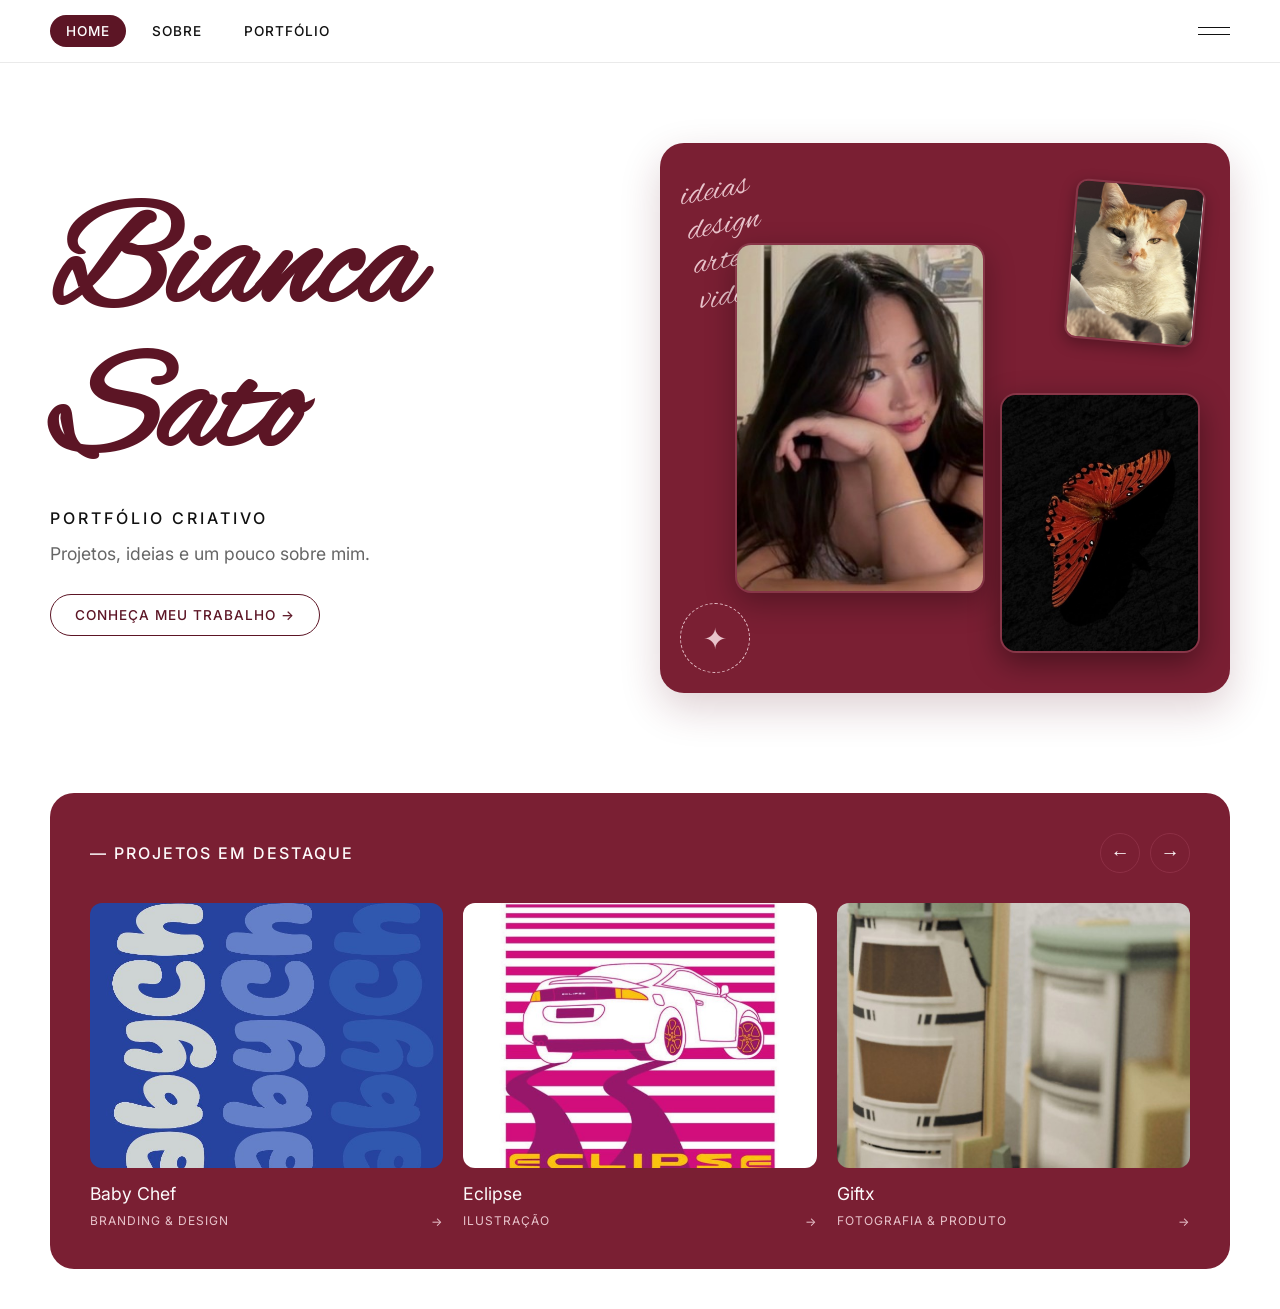
==== index.html @ 11f85271 "Add files via upload" ====
<!DOCTYPE html>
<html lang="pt-BR">
<head>
    <meta charset="UTF-8">
    <meta name="viewport" content="width=device-width, initial-scale=1.0">
    <title>Bianca Sato - Portfólio</title>
    <link rel="preconnect" href="https://fonts.googleapis.com">
    <link rel="preconnect" href="https://fonts.gstatic.com" crossorigin>
    <link href="https://fonts.googleapis.com/css2?family=Alex+Brush&family=Inter:wght@400;500&family=Playfair+Display:ital,wght@0,400;1,400&display=swap" rel="stylesheet">
    <link rel="stylesheet" href="style.css">
</head>
<body>

    <header>
        <nav>
            <a href="index.html" class="ativo">HOME</a>
            <a href="sobre.html">SOBRE</a>
            <a href="portfolio.html">PORTFÓLIO</a>
        </nav>
        <button class="menu-btn" aria-label="Menu">
            <span></span>
            <span></span>
        </button>
    </header>

    <div class="site-wrapper">
        
        <!-- HERO SECTION -->
        <main class="hero-section">
            <div class="hero-texto">
                <h1 class="nome-cursivo">Bianca Sato</h1>
                <h2 class="subtitulo">PORTFÓLIO CRIATIVO</h2>
                <p>Projetos, ideias e um pouco sobre mim.</p>
                <a href="portfolio.html" class="botao-outline">CONHEÇA MEU TRABALHO &rarr;</a>
            </div>

            <!-- Collage -->
            <div class="hero-collage">
                <div class="collage-texto">ideias<br>design<br>arte<br>vida</div>
                
                <div class="collage-foto-principal">
                    <img src="BIBis.jfif" alt="Bianca Sato">
                </div>

                <!-- Gato em cima da Borboleta -->
                <div class="collage-foto-gato">
                    <img src="Fotos portfolio/outros/Portfolio bs out 26-31.jpg" alt="Gatinho">
                </div>

                <div class="collage-foto-borboleta">
                    <img src="Fotos portfolio/outros/Portfolio bs out 26-13.jpg" alt="Borboleta">
                </div>

                <div class="collage-selo">
                    <div class="estrela">✦</div>
                </div>
            </div>
        </main>

        <!-- SEÇÃO PROJETOS EM DESTAQUE -->
        <section class="projetos-destaque">
            <div class="destaque-header">
                <h2>— PROJETOS EM DESTAQUE</h2>
                <div class="setas-nav">
                    <button class="seta-btn">&larr;</button>
                    <button class="seta-btn">&rarr;</button>
                </div>
            </div>

            <div class="destaque-grid">
                <a href="portfolio.html" class="card-destaque">
                    <div class="card-img">
                        <img src="Fotos portfolio/baby chefe/Portfolio bs out 26-7.jpg" alt="Baby Chef">
                    </div>
                    <div class="card-info">
                        <div>
                            <h3>Baby Chef</h3>
                            <span>BRANDING & DESIGN</span>
                        </div>
                        <span class="card-seta">&rarr;</span>
                    </div>
                </a>

                <a href="portfolio.html" class="card-destaque">
                    <div class="card-img">
                        <img src="Fotos portfolio/eclipse/Portfolio bs out 26-10.jpg" alt="Eclipse">
                    </div>
                    <div class="card-info">
                        <div>
                            <h3>Eclipse</h3>
                            <span>ILUSTRAÇÃO</span>
                        </div>
                        <span class="card-seta">&rarr;</span>
                    </div>
                </a>

                <a href="portfolio.html" class="card-destaque">
                    <div class="card-img">
                        <img src="Fotos portfolio/giftx/Portfolio bs out 26-23.jpg" alt="Giftx">
                    </div>
                    <div class="card-info">
                        <div>
                            <h3>Giftx</h3>
                            <span>FOTOGRAFIA & PRODUTO</span>
                        </div>
                        <span class="card-seta">&rarr;</span>
                    </div>
                </a>
            </div>
        </section>

    </div>

</body>
</html>
---- style.css ----
/* Variáveis de Cores (Tudo na família do Vinho) */
:root {
    --cor-vinho-fonte: #5c1525;
    --cor-vinho-fundo: #7a1f33;
    --cor-vinho-hover: #8d2f45;
    --cor-texto-principal: #111;
    --cor-texto-secundario: #666;
    --cor-borda: #eaeaea;
    
    --texto-claro: #fdfafb;
    --texto-detalhe: #e8c3cb;
}

/* Reset básico */
* { margin: 0; padding: 0; box-sizing: border-box; }

body {
    background-color: #ffffff;
    font-family: 'Inter', sans-serif;
    color: var(--cor-texto-principal);
}

/* =========================================
   MENU FIXO
   ========================================= */
header {
    position: sticky; top: 0; z-index: 1000;
    display: flex; justify-content: space-between; align-items: center;
    padding: 15px 50px;
    background-color: rgba(255, 255, 255, 0.95);
    backdrop-filter: blur(10px);
    border-bottom: 1px solid var(--cor-borda);
}

nav { display: flex; gap: 10px; }

nav a {
    text-decoration: none; color: var(--cor-texto-principal); font-size: 0.85rem;
    letter-spacing: 1px; font-weight: 500; text-transform: uppercase;
    padding: 8px 16px; border-radius: 20px; transition: all 0.3s ease;
}

nav a:hover { background-color: #f5ebeb; color: var(--cor-vinho-fonte); }
nav a.ativo { background-color: var(--cor-vinho-fonte); color: #ffffff; }

.menu-btn { background: none; border: none; cursor: pointer; display: flex; flex-direction: column; gap: 6px; }
.menu-btn span { display: block; width: 32px; height: 1px; background-color: var(--cor-texto-principal); }

/* =========================================
   ESTRUTURA GERAL
   ========================================= */
.site-wrapper {
    width: 100%; max-width: 1600px; margin: 0 auto;
    padding: 40px 50px;
    display: flex; flex-direction: column;
}

/* =========================================
   NOVA PÁGINA INICIAL (HOME)
   ========================================= */
.hero-section {
    display: grid;
    grid-template-columns: 1fr 1fr;
    gap: 40px;
    align-items: center;
    margin-bottom: 60px;
    min-height: 70vh;
}

.hero-texto h1.nome-cursivo {
    font-family: 'Alex Brush', cursive;
    color: var(--cor-vinho-fonte);
    font-size: clamp(5rem, 12vw, 9rem);
    line-height: 1;
    margin-bottom: 20px;
}

.hero-texto .subtitulo {
    font-size: 1rem; font-weight: 500; letter-spacing: 3px; text-transform: uppercase;
    margin-bottom: 15px; color: var(--cor-texto-principal);
}

.hero-texto p {
    font-size: 1.1rem; color: var(--cor-texto-secundario); margin-bottom: 30px;
}

.botao-outline {
    display: inline-flex; align-items: center;
    padding: 12px 24px; border: 1px solid var(--cor-vinho-fonte); border-radius: 30px;
    text-decoration: none; color: var(--cor-vinho-fonte);
    font-size: 0.85rem; font-weight: 500; letter-spacing: 1px; text-transform: uppercase;
    transition: all 0.3s ease;
}

.botao-outline:hover { background-color: var(--cor-vinho-fonte); color: #fff; }

/* Collage de Imagens */
.hero-collage {
    position: relative;
    height: 550px;
    background-color: var(--cor-vinho-fundo);
    border-radius: 24px;
    box-shadow: 0 15px 40px rgba(92, 21, 37, 0.2);
}

.collage-texto {
    position: absolute; top: 30px; left: 30px;
    font-family: 'Alex Brush', cursive; color: var(--texto-detalhe);
    font-size: 2.2rem; line-height: 1; transform: rotate(-10deg); z-index: 2;
}

.collage-foto-principal {
    position: absolute; top: 50%; left: 35%;
    transform: translate(-50%, -50%);
    width: 250px; height: 350px;
    border-radius: 16px; overflow: hidden;
    box-shadow: 0 10px 30px rgba(0,0,0,0.3); z-index: 3;
    border: 2px solid rgba(255,255,255,0.1);
}
.collage-foto-principal img { width: 100%; height: 100%; object-fit: cover; }

.collage-foto-gato {
    position: absolute; top: 40px; right: 30px;
    width: 130px; height: 160px;
    border-radius: 12px; overflow: hidden;
    box-shadow: 0 5px 15px rgba(0,0,0,0.3); z-index: 2;
    transform: rotate(5deg);
    border: 2px solid rgba(255,255,255,0.1);
}
.collage-foto-gato img { width: 100%; height: 100%; object-fit: cover; }

.collage-foto-borboleta {
    position: absolute; bottom: 40px; right: 30px;
    width: 200px; height: 260px;
    border-radius: 16px; overflow: hidden;
    box-shadow: 0 10px 30px rgba(0,0,0,0.4); z-index: 4;
    border: 2px solid rgba(255,255,255,0.1);
}
.collage-foto-borboleta img { width: 100%; height: 100%; object-fit: cover; }

.collage-selo {
    position: absolute; bottom: 20px; left: 20px;
    width: 70px; height: 70px; border-radius: 50%;
    border: 1px dashed var(--texto-detalhe);
    display: flex; align-items: center; justify-content: center;
    background-color: var(--cor-vinho-fundo); z-index: 5;
}
.collage-selo .estrela { font-size: 1.8rem; color: var(--texto-detalhe); }

/* --- SEÇÃO PROJETOS EM DESTAQUE --- */
.projetos-destaque {
    background-color: var(--cor-vinho-fundo);
    border-radius: 24px;
    padding: 40px;
}

.destaque-header {
    display: flex; justify-content: space-between; align-items: center; margin-bottom: 30px;
}

.destaque-header h2 {
    font-size: 1rem; font-weight: 500; letter-spacing: 2px; color: var(--texto-claro);
}

.setas-nav { display: flex; gap: 10px; }
.seta-btn {
    width: 40px; height: 40px; border-radius: 50%;
    border: 1px solid var(--cor-vinho-hover); background: transparent;
    cursor: pointer; color: var(--texto-claro); font-size: 1.2rem;
    transition: all 0.3s;
}
.seta-btn:hover { background: var(--cor-vinho-hover); border-color: var(--cor-vinho-hover); }

.destaque-grid {
    display: grid; grid-template-columns: repeat(3, 1fr); gap: 20px;
}

.card-destaque {
    text-decoration: none; color: inherit; display: flex; flex-direction: column;
    transition: transform 0.3s ease;
}
.card-destaque:hover { transform: translateY(-5px); }

.card-img {
    width: 100%; aspect-ratio: 4/3; border-radius: 12px; overflow: hidden;
    margin-bottom: 15px; background-color: var(--cor-vinho-hover);
}
.card-img img { width: 100%; height: 100%; object-fit: cover; }

.card-info {
    display: flex; justify-content: space-between; align-items: flex-end;
}
.card-info h3 { 
    font-family: 'Inter', sans-serif; 
    font-size: 1.1rem; 
    font-weight: 400; /* Mais fino aqui também */
    margin-bottom: 5px; 
    color: var(--texto-claro); 
}
.card-info span { font-size: 0.75rem; letter-spacing: 1px; color: var(--texto-detalhe); text-transform: uppercase;}
.card-seta { font-size: 1.2rem; color: var(--texto-claro); }

/* =========================================
   TÍTULOS GIGANTES (SOBRE E PORTFÓLIO)
   ========================================= */
.hero-title { margin-bottom: 40px; }

.hero-title h1 { 
    font-family: 'Inter', sans-serif; 
    font-weight: 400; /* Removido o negrito (era 600) */
    font-size: clamp(3rem, 8vw, 7rem); /* Diminuído um pouco o tamanho */
    letter-spacing: -2px; 
    line-height: 1; 
    color: var(--cor-texto-principal); 
    white-space: nowrap; 
    user-select: none; 
    cursor: default; 
}

.hero-title.border-bottom { 
    border-bottom: 1px solid var(--cor-borda); 
    padding-bottom: 20px; 
    margin-bottom: 50px; 
}

/* =========================================
   ESTILOS DA PÁGINA SOBRE
   ========================================= */
.curriculo-grid { display: grid; grid-template-columns: 1fr 2.5fr; gap: 50px; flex: 1; margin-top: 20px;}
.coluna-esquerda { display: flex; flex-direction: column; gap: 30px; }
.foto-perfil { width: 100%; aspect-ratio: 3/4; border-radius: 16px; overflow: hidden; background-color: #f5ebeb; }
.foto-perfil img { width: 100%; height: 100%; object-fit: cover; object-position: center top; }
.bloco-info h3, .bloco-texto h3 { font-size: 0.9rem; text-transform: uppercase; letter-spacing: 1px; color: var(--cor-vinho-fonte); margin-bottom: 15px; border-bottom: 1px solid var(--cor-borda); padding-bottom: 5px; }
.bloco-info ul { list-style: none; display: flex; flex-direction: column; gap: 10px; font-size: 0.95rem; }
.bloco-info ul a { color: var(--cor-texto-principal); text-decoration: none; transition: color 0.2s; }
.bloco-info ul a:hover { color: var(--cor-vinho-fonte); }
.tags { flex-direction: row !important; flex-wrap: wrap; gap: 8px !important; }
.tags li { background-color: #f5ebeb; color: var(--cor-vinho-fonte); padding: 6px 12px; border-radius: 20px; font-size: 0.85rem; font-weight: 500;}
.coluna-direita { display: flex; flex-direction: column; gap: 40px; }
.bloco-texto p { font-size: 1.1rem; line-height: 1.6; color: var(--cor-texto-secundario); margin-bottom: 15px; text-align: justify; }
.item-experiencia, .item-educacao { margin-bottom: 20px; }
.item-experiencia h4, .item-educacao h4 { font-size: 1.1rem; font-weight: 500; margin-bottom: 5px; color: var(--cor-texto-principal); }
.periodo { font-size: 0.9rem; color: var(--cor-vinho-fonte); font-weight: 500; display: block; margin-bottom: 10px; }
.lista-certificados { list-style: none; display: grid; grid-template-columns: 1fr 1fr; gap: 10px; }
.lista-certificados li { font-size: 0.95rem; color: var(--cor-texto-secundario); padding-left: 15px; position: relative; }
.lista-certificados li::before { content: "•"; color: var(--cor-vinho-fonte); position: absolute; left: 0; font-weight: bold; }

/* =========================================
   ESTILOS DO PORTFÓLIO
   ========================================= */
.categoria-projeto { margin-bottom: 60px; }

.titulo-categoria { 
    font-family: 'Inter', sans-serif; 
    font-size: 1.5rem; /* Diminuído */
    font-weight: 400; /* Removido o negrito (era 600) */
    color: var(--cor-vinho-fonte); 
    margin-bottom: 25px; 
    border-bottom: 1px solid var(--cor-borda); 
    padding-bottom: 10px; 
}

.portfolio-grid { display: grid; grid-template-columns: repeat(auto-fill, minmax(300px, 1fr)); gap: 20px; align-items: start; }
.projeto-card { border-radius: 12px; overflow: hidden; background-color: #f5ebeb; display: flex; cursor: zoom-in; }
.projeto-card img { width: 100%; height: auto; display: block; object-fit: cover; transition: transform 0.5s ease; }
.projeto-card:hover img { transform: scale(1.03); }

/* Lightbox */
.lightbox { display: none; position: fixed; z-index: 9999; left: 0; top: 0; width: 100%; height: 100%; background-color: rgba(0, 0, 0, 0.9); justify-content: center; align-items: center; cursor: zoom-out; }
.lightbox.ativo { display: flex; }
.lightbox-img { max-width: 90%; max-height: 90%; object-fit: contain; border-radius: 8px; box-shadow: 0 0 20px rgba(255, 255, 255, 0.1); animation: zoomIn 0.3s ease; }
.fechar-lightbox { position: absolute; top: 20px; right: 40px; color: #fff; font-size: 40px; font-weight: 300; cursor: pointer; transition: color 0.3s; }
.fechar-lightbox:hover { color: var(--cor-vinho-fonte); }
@keyframes zoomIn { from { transform: scale(0.8); opacity: 0; } to { transform: scale(1); opacity: 1; } }

/* =========================================
   RESPONSIVIDADE
   ========================================= */
@media (max-width: 1024px) {
    .hero-section { grid-template-columns: 1fr; min-height: auto; }
    .hero-collage { height: 500px; max-width: 600px; margin: 0 auto; width: 100%; }
    .destaque-grid { grid-template-columns: repeat(2, 1fr); }
}

@media (max-width: 900px) {
    header { padding: 15px 20px; }
    nav a { padding: 8px 10px; font-size: 0.75rem; }
    .site-wrapper { padding: 20px; }
    .curriculo-grid { grid-template-columns: 1fr; }
    .foto-perfil { max-width: 300px; margin: 0 auto; }
    .lista-certificados { grid-template-columns: 1fr; }
    .portfolio-grid { grid-template-columns: repeat(auto-fill, minmax(200px, 1fr)); }
    
    .destaque-grid { grid-template-columns: 1fr; }
    .hero-collage { height: 500px; }
    
    .collage-foto-principal { width: 180px; height: 250px; left: 40%; }
    .collage-foto-gato { width: 100px; height: 130px; right: 20px; top: 30px; }
    .collage-foto-borboleta { width: 160px; height: 220px; right: 20px; bottom: 30px; }
    .collage-texto { font-size: 1.5rem; left: 10px; top: 10px; }
    
    .hero-title h1 { font-size: 3rem; white-space: nowrap; }
}
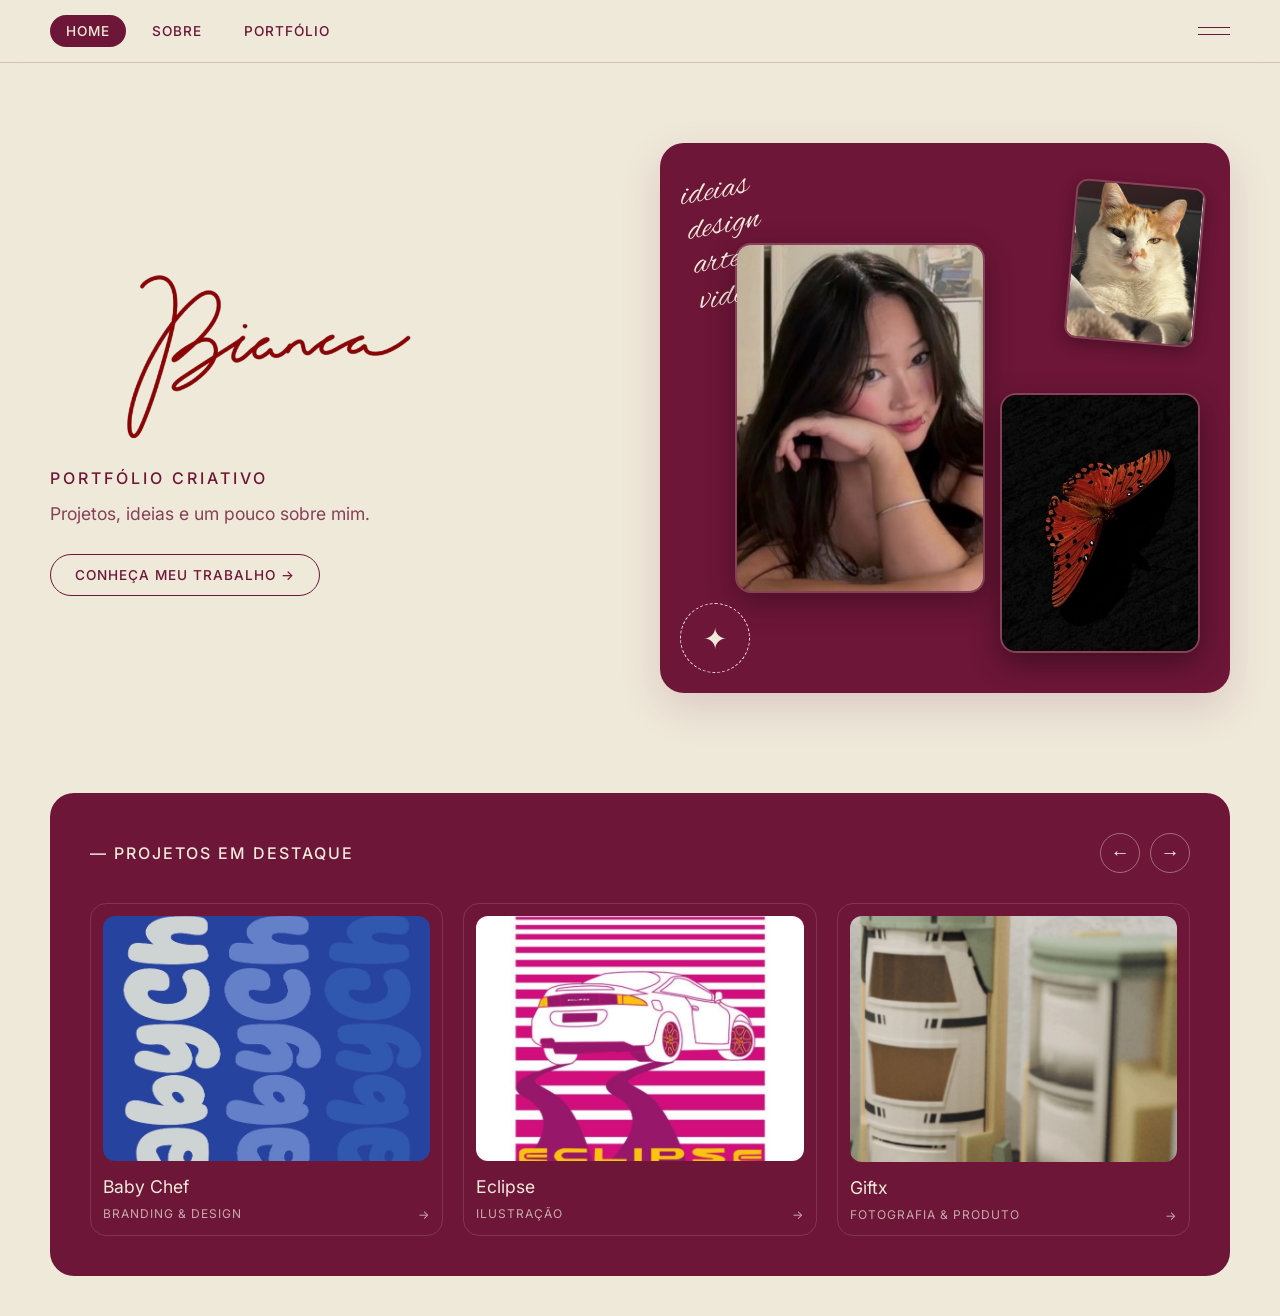
==== commit 79b7428c: "Add files via upload" ====
--- a/index.html
+++ b/index.html
@@ -24,40 +24,26 @@
     </header>
 
     <div class="site-wrapper">
-        
-        <!-- HERO SECTION -->
         <main class="hero-section">
             <div class="hero-texto">
-                <h1 class="nome-cursivo">Bianca Sato</h1>
+                <!-- Substituído pelo arquivo de imagem da assinatura -->
+                <div class="assinatura-container">
+                    <img src="assinatura-bianca.png.png" alt="Assinatura Bianca Sato" class="img-assinatura">
+                </div>
                 <h2 class="subtitulo">PORTFÓLIO CRIATIVO</h2>
                 <p>Projetos, ideias e um pouco sobre mim.</p>
                 <a href="portfolio.html" class="botao-outline">CONHEÇA MEU TRABALHO &rarr;</a>
             </div>
 
-            <!-- Collage -->
             <div class="hero-collage">
                 <div class="collage-texto">ideias<br>design<br>arte<br>vida</div>
-                
-                <div class="collage-foto-principal">
-                    <img src="BIBis.jfif" alt="Bianca Sato">
-                </div>
-
-                <!-- Gato em cima da Borboleta -->
-                <div class="collage-foto-gato">
-                    <img src="Fotos portfolio/outros/Portfolio bs out 26-31.jpg" alt="Gatinho">
-                </div>
-
-                <div class="collage-foto-borboleta">
-                    <img src="Fotos portfolio/outros/Portfolio bs out 26-13.jpg" alt="Borboleta">
-                </div>
-
-                <div class="collage-selo">
-                    <div class="estrela">✦</div>
-                </div>
+                <div class="collage-foto-principal"><img src="BIBis.jfif" alt="Bianca Sato"></div>
+                <div class="collage-foto-gato"><img src="Fotos portfolio/outros/Portfolio bs out 26-31.jpg" alt="Gatinho"></div>
+                <div class="collage-foto-borboleta"><img src="Fotos portfolio/outros/Portfolio bs out 26-13.jpg" alt="Borboleta"></div>
+                <div class="collage-selo"><div class="estrela">✦</div></div>
             </div>
         </main>
 
-        <!-- SEÇÃO PROJETOS EM DESTAQUE -->
         <section class="projetos-destaque">
             <div class="destaque-header">
                 <h2>— PROJETOS EM DESTAQUE</h2>
@@ -69,47 +55,33 @@
 
             <div class="destaque-grid">
                 <a href="portfolio.html" class="card-destaque">
-                    <div class="card-img">
-                        <img src="Fotos portfolio/baby chefe/Portfolio bs out 26-7.jpg" alt="Baby Chef">
-                    </div>
+                    <div class="card-img"><img src="Fotos portfolio/baby chefe/Portfolio bs out 26-7.jpg" alt="Baby Chef"></div>
                     <div class="card-info">
-                        <div>
-                            <h3>Baby Chef</h3>
-                            <span>BRANDING & DESIGN</span>
-                        </div>
+                        <div><h3>Baby Chef</h3><span>BRANDING & DESIGN</span></div>
                         <span class="card-seta">&rarr;</span>
                     </div>
                 </a>
-
                 <a href="portfolio.html" class="card-destaque">
-                    <div class="card-img">
-                        <img src="Fotos portfolio/eclipse/Portfolio bs out 26-10.jpg" alt="Eclipse">
-                    </div>
+                    <div class="card-img"><img src="Fotos portfolio/eclipse/Portfolio bs out 26-10.jpg" alt="Eclipse"></div>
                     <div class="card-info">
-                        <div>
-                            <h3>Eclipse</h3>
-                            <span>ILUSTRAÇÃO</span>
-                        </div>
+                        <div><h3>Eclipse</h3><span>ILUSTRAÇÃO</span></div>
                         <span class="card-seta">&rarr;</span>
                     </div>
                 </a>
-
                 <a href="portfolio.html" class="card-destaque">
-                    <div class="card-img">
-                        <img src="Fotos portfolio/giftx/Portfolio bs out 26-23.jpg" alt="Giftx">
-                    </div>
+                    <div class="card-img"><img src="Fotos portfolio/giftx/Portfolio bs out 26-23.jpg" alt="Giftx"></div>
                     <div class="card-info">
-                        <div>
-                            <h3>Giftx</h3>
-                            <span>FOTOGRAFIA & PRODUTO</span>
-                        </div>
+                        <div><h3>Giftx</h3><span>FOTOGRAFIA & PRODUTO</span></div>
                         <span class="card-seta">&rarr;</span>
                     </div>
                 </a>
             </div>
         </section>
-
     </div>
 
+    <!-- Botão Voltar ao Topo -->
+    <button id="btn-voltar-ao-topo" aria-label="Voltar ao topo">&uarr;</button>
+
+    <script src="script.js"></script>
 </body>
 </html>
--- a/style.css
+++ b/style.css
@@ -1,23 +1,20 @@
-/* Variáveis de Cores (Tudo na família do Vinho) */
+/* Variáveis de Cores (Nova Identidade Visual) */
 :root {
-    --cor-vinho-fonte: #5c1525;
-    --cor-vinho-fundo: #7a1f33;
-    --cor-vinho-hover: #8d2f45;
-    --cor-texto-principal: #111;
-    --cor-texto-secundario: #666;
-    --cor-borda: #eaeaea;
-    
-    --texto-claro: #fdfafb;
-    --texto-detalhe: #e8c3cb;
+    --cor-fundo: #efe9da;        /* O creme/areia (base do site) */
+    --cor-vinho: #6d1637;        /* O vinho profundo (textos e destaques) */
+    --cor-vinho-hover: #8a2047;  /* Um tom levemente mais claro para interações */
+    --cor-texto-escuro: #2b2b2b; /* Para textos de leitura longa (se necessário) */
+    --cor-texto-claro: #efe9da;  /* Para textos em cima do vinho */
+    --cor-borda: rgba(109, 22, 55, 0.2); /* Borda sutil em tom de vinho */
 }
 
 /* Reset básico */
 * { margin: 0; padding: 0; box-sizing: border-box; }
 
 body {
-    background-color: #ffffff;
+    background-color: var(--cor-fundo); /* O site inteiro com o fundo creme */
     font-family: 'Inter', sans-serif;
-    color: var(--cor-texto-principal);
+    color: var(--cor-vinho); /* Textos padrão em vinho */
 }
 
 /* =========================================
@@ -27,7 +24,7 @@
     position: sticky; top: 0; z-index: 1000;
     display: flex; justify-content: space-between; align-items: center;
     padding: 15px 50px;
-    background-color: rgba(255, 255, 255, 0.95);
+    background-color: rgba(239, 233, 218, 0.95); /* Creme com transparência */
     backdrop-filter: blur(10px);
     border-bottom: 1px solid var(--cor-borda);
 }
@@ -35,16 +32,22 @@
 nav { display: flex; gap: 10px; }
 
 nav a {
-    text-decoration: none; color: var(--cor-texto-principal); font-size: 0.85rem;
-    letter-spacing: 1px; font-weight: 500; text-transform: uppercase;
-    padding: 8px 16px; border-radius: 20px; transition: all 0.3s ease;
-}
-
-nav a:hover { background-color: #f5ebeb; color: var(--cor-vinho-fonte); }
-nav a.ativo { background-color: var(--cor-vinho-fonte); color: #ffffff; }
+    text-decoration: none; 
+    color: var(--cor-vinho); 
+    font-size: 0.85rem;
+    letter-spacing: 1px; 
+    font-weight: 500; 
+    text-transform: uppercase;
+    padding: 8px 16px; 
+    border-radius: 20px; 
+    transition: all 0.3s ease;
+}
+
+nav a:hover { background-color: rgba(109, 22, 55, 0.1); color: var(--cor-vinho); }
+nav a.ativo { background-color: var(--cor-vinho); color: var(--cor-fundo); }
 
 .menu-btn { background: none; border: none; cursor: pointer; display: flex; flex-direction: column; gap: 6px; }
-.menu-btn span { display: block; width: 32px; height: 1px; background-color: var(--cor-texto-principal); }
+.menu-btn span { display: block; width: 32px; height: 1px; background-color: var(--cor-vinho); }
 
 /* =========================================
    ESTRUTURA GERAL
@@ -56,130 +59,124 @@
 }
 
 /* =========================================
-   NOVA PÁGINA INICIAL (HOME)
+   PÁGINA INICIAL (HOME)
    ========================================= */
 .hero-section {
-    display: grid;
-    grid-template-columns: 1fr 1fr;
-    gap: 40px;
-    align-items: center;
-    margin-bottom: 60px;
-    min-height: 70vh;
+    display: grid; grid-template-columns: 1fr 1fr; gap: 40px;
+    align-items: center; margin-bottom: 60px; min-height: 70vh;
 }
 
 .hero-texto h1.nome-cursivo {
     font-family: 'Alex Brush', cursive;
-    color: var(--cor-vinho-fonte);
+    color: var(--cor-vinho);
     font-size: clamp(5rem, 12vw, 9rem);
-    line-height: 1;
-    margin-bottom: 20px;
+    line-height: 1; margin-bottom: 20px;
 }
 
 .hero-texto .subtitulo {
     font-size: 1rem; font-weight: 500; letter-spacing: 3px; text-transform: uppercase;
-    margin-bottom: 15px; color: var(--cor-texto-principal);
+    margin-bottom: 15px; color: var(--cor-vinho);
 }
 
 .hero-texto p {
-    font-size: 1.1rem; color: var(--cor-texto-secundario); margin-bottom: 30px;
+    font-size: 1.1rem; color: var(--cor-vinho); opacity: 0.8; margin-bottom: 30px;
 }
 
 .botao-outline {
     display: inline-flex; align-items: center;
-    padding: 12px 24px; border: 1px solid var(--cor-vinho-fonte); border-radius: 30px;
-    text-decoration: none; color: var(--cor-vinho-fonte);
+    padding: 12px 24px; border: 1px solid var(--cor-vinho); border-radius: 30px;
+    text-decoration: none; color: var(--cor-vinho);
     font-size: 0.85rem; font-weight: 500; letter-spacing: 1px; text-transform: uppercase;
     transition: all 0.3s ease;
 }
 
-.botao-outline:hover { background-color: var(--cor-vinho-fonte); color: #fff; }
+.botao-outline:hover { background-color: var(--cor-vinho); color: var(--cor-fundo); }
 
 /* Collage de Imagens */
 .hero-collage {
-    position: relative;
-    height: 550px;
-    background-color: var(--cor-vinho-fundo);
+    position: relative; height: 550px;
+    background-color: var(--cor-vinho); /* Bloco de fundo vinho */
     border-radius: 24px;
-    box-shadow: 0 15px 40px rgba(92, 21, 37, 0.2);
+    box-shadow: 0 15px 40px rgba(109, 22, 55, 0.15);
 }
 
 .collage-texto {
     position: absolute; top: 30px; left: 30px;
-    font-family: 'Alex Brush', cursive; color: var(--texto-detalhe);
+    font-family: 'Alex Brush', cursive; color: var(--cor-fundo);
     font-size: 2.2rem; line-height: 1; transform: rotate(-10deg); z-index: 2;
 }
 
 .collage-foto-principal {
-    position: absolute; top: 50%; left: 35%;
-    transform: translate(-50%, -50%);
-    width: 250px; height: 350px;
-    border-radius: 16px; overflow: hidden;
+    position: absolute; top: 50%; left: 35%; transform: translate(-50%, -50%);
+    width: 250px; height: 350px; border-radius: 16px; overflow: hidden;
     box-shadow: 0 10px 30px rgba(0,0,0,0.3); z-index: 3;
-    border: 2px solid rgba(255,255,255,0.1);
+    border: 2px solid rgba(239, 233, 218, 0.2);
 }
 .collage-foto-principal img { width: 100%; height: 100%; object-fit: cover; }
 
 .collage-foto-gato {
     position: absolute; top: 40px; right: 30px;
-    width: 130px; height: 160px;
-    border-radius: 12px; overflow: hidden;
+    width: 130px; height: 160px; border-radius: 12px; overflow: hidden;
     box-shadow: 0 5px 15px rgba(0,0,0,0.3); z-index: 2;
-    transform: rotate(5deg);
-    border: 2px solid rgba(255,255,255,0.1);
+    transform: rotate(5deg); border: 2px solid rgba(239, 233, 218, 0.2);
 }
 .collage-foto-gato img { width: 100%; height: 100%; object-fit: cover; }
 
 .collage-foto-borboleta {
     position: absolute; bottom: 40px; right: 30px;
-    width: 200px; height: 260px;
-    border-radius: 16px; overflow: hidden;
+    width: 200px; height: 260px; border-radius: 16px; overflow: hidden;
     box-shadow: 0 10px 30px rgba(0,0,0,0.4); z-index: 4;
-    border: 2px solid rgba(255,255,255,0.1);
+    border: 2px solid rgba(239, 233, 218, 0.2);
 }
 .collage-foto-borboleta img { width: 100%; height: 100%; object-fit: cover; }
 
 .collage-selo {
     position: absolute; bottom: 20px; left: 20px;
     width: 70px; height: 70px; border-radius: 50%;
-    border: 1px dashed var(--texto-detalhe);
+    border: 1px dashed var(--cor-fundo);
     display: flex; align-items: center; justify-content: center;
-    background-color: var(--cor-vinho-fundo); z-index: 5;
-}
-.collage-selo .estrela { font-size: 1.8rem; color: var(--texto-detalhe); }
+    background-color: var(--cor-vinho); z-index: 5;
+}
+.collage-selo .estrela { font-size: 1.8rem; color: var(--cor-fundo); }
 
 /* --- SEÇÃO PROJETOS EM DESTAQUE --- */
 .projetos-destaque {
-    background-color: var(--cor-vinho-fundo);
-    border-radius: 24px;
-    padding: 40px;
-}
-
-.destaque-header {
-    display: flex; justify-content: space-between; align-items: center; margin-bottom: 30px;
-}
-
-.destaque-header h2 {
-    font-size: 1rem; font-weight: 500; letter-spacing: 2px; color: var(--texto-claro);
-}
+    background-color: var(--cor-vinho);
+    border-radius: 24px; padding: 40px;
+}
+
+.destaque-header { display: flex; justify-content: space-between; align-items: center; margin-bottom: 30px; }
+.destaque-header h2 { font-size: 1rem; font-weight: 500; letter-spacing: 2px; color: var(--cor-fundo); }
 
 .setas-nav { display: flex; gap: 10px; }
 .seta-btn {
     width: 40px; height: 40px; border-radius: 50%;
-    border: 1px solid var(--cor-vinho-hover); background: transparent;
-    cursor: pointer; color: var(--texto-claro); font-size: 1.2rem;
-    transition: all 0.3s;
+    border: 1px solid rgba(239, 233, 218, 0.4); background: transparent;
+    cursor: pointer; color: var(--cor-fundo); font-size: 1.2rem; transition: all 0.3s;
 }
 .seta-btn:hover { background: var(--cor-vinho-hover); border-color: var(--cor-vinho-hover); }
 
-.destaque-grid {
-    display: grid; grid-template-columns: repeat(3, 1fr); gap: 20px;
-}
-
+.destaque-grid { display: grid; grid-template-columns: repeat(3, 1fr); gap: 20px; }
+
+/* Efeito de hover atualizado para os cards de destaque */
 .card-destaque {
-    text-decoration: none; color: inherit; display: flex; flex-direction: column;
-    transition: transform 0.3s ease;
-}
-.card-destaque:hover { transform: translateY(-5px); }
+    text-decoration: none; 
+    color: inherit; 
+    display: flex; 
+    flex-direction: column;
+    padding: 12px;
+    border-radius: 16px;
+    border: 1px solid rgba(239, 233, 218, 0.15);
+    background-color: transparent;
+    transition: transform 0.3s ease, box-shadow 0.3s ease, border-color 0.3s ease, background-color 0.3s ease;
+}
+
+.card-destaque:hover { 
+    transform: translateY(-6px); 
+    border-color: rgba(239, 233, 218, 0.4);
+    background-color: rgba(255, 255, 255, 0.03);
+    box-shadow: 0 10px 30px rgba(109, 22, 55, 0.4); 
+}
 
 .card-img {
     width: 100%; aspect-ratio: 4/3; border-radius: 12px; overflow: hidden;
@@ -187,18 +184,10 @@
 }
 .card-img img { width: 100%; height: 100%; object-fit: cover; }
 
-.card-info {
-    display: flex; justify-content: space-between; align-items: flex-end;
-}
-.card-info h3 { 
-    font-family: 'Inter', sans-serif; 
-    font-size: 1.1rem; 
-    font-weight: 400; /* Mais fino aqui também */
-    margin-bottom: 5px; 
-    color: var(--texto-claro); 
-}
-.card-info span { font-size: 0.75rem; letter-spacing: 1px; color: var(--texto-detalhe); text-transform: uppercase;}
-.card-seta { font-size: 1.2rem; color: var(--texto-claro); }
+.card-info { display: flex; justify-content: space-between; align-items: flex-end; }
+.card-info h3 { font-family: 'Inter', sans-serif; font-size: 1.1rem; font-weight: 400; margin-bottom: 5px; color: var(--cor-fundo); }
+.card-info span { font-size: 0.75rem; letter-spacing: 1px; color: var(--cor-fundo); opacity: 0.7; text-transform: uppercase;}
+.card-seta { font-size: 1.2rem; color: var(--cor-fundo); }
 
 /* =========================================
    TÍTULOS GIGANTES (SOBRE E PORTFÓLIO)
@@ -207,71 +196,181 @@
 
 .hero-title h1 { 
     font-family: 'Inter', sans-serif; 
-    font-weight: 400; /* Removido o negrito (era 600) */
-    font-size: clamp(3rem, 8vw, 7rem); /* Diminuído um pouco o tamanho */
+    font-weight: 400; 
+    font-size: clamp(3rem, 8vw, 7rem); 
     letter-spacing: -2px; 
     line-height: 1; 
-    color: var(--cor-texto-principal); 
+    color: var(--cor-vinho);
     white-space: nowrap; 
     user-select: none; 
     cursor: default; 
 }
 
-.hero-title.border-bottom { 
-    border-bottom: 1px solid var(--cor-borda); 
-    padding-bottom: 20px; 
-    margin-bottom: 50px; 
-}
-
-/* =========================================
-   ESTILOS DA PÁGINA SOBRE
+.hero-title.border-bottom { border-bottom: 1px solid var(--cor-borda); padding-bottom: 20px; margin-bottom: 50px; }
+
+/* =========================================
+   PÁGINA SOBRE
    ========================================= */
 .curriculo-grid { display: grid; grid-template-columns: 1fr 2.5fr; gap: 50px; flex: 1; margin-top: 20px;}
 .coluna-esquerda { display: flex; flex-direction: column; gap: 30px; }
-.foto-perfil { width: 100%; aspect-ratio: 3/4; border-radius: 16px; overflow: hidden; background-color: #f5ebeb; }
+.foto-perfil { width: 100%; aspect-ratio: 3/4; border-radius: 16px; overflow: hidden; background-color: rgba(109, 22, 55, 0.1); }
 .foto-perfil img { width: 100%; height: 100%; object-fit: cover; object-position: center top; }
-.bloco-info h3, .bloco-texto h3 { font-size: 0.9rem; text-transform: uppercase; letter-spacing: 1px; color: var(--cor-vinho-fonte); margin-bottom: 15px; border-bottom: 1px solid var(--cor-borda); padding-bottom: 5px; }
+.bloco-info h3, .bloco-texto h3 { font-size: 0.9rem; text-transform: uppercase; letter-spacing: 1px; color: var(--cor-vinho); margin-bottom: 15px; border-bottom: 1px solid var(--cor-borda); padding-bottom: 5px; }
 .bloco-info ul { list-style: none; display: flex; flex-direction: column; gap: 10px; font-size: 0.95rem; }
-.bloco-info ul a { color: var(--cor-texto-principal); text-decoration: none; transition: color 0.2s; }
-.bloco-info ul a:hover { color: var(--cor-vinho-fonte); }
+.bloco-info ul a { color: var(--cor-vinho); text-decoration: none; transition: opacity 0.2s; }
+.bloco-info ul a:hover { opacity: 0.7; }
+
 .tags { flex-direction: row !important; flex-wrap: wrap; gap: 8px !important; }
-.tags li { background-color: #f5ebeb; color: var(--cor-vinho-fonte); padding: 6px 12px; border-radius: 20px; font-size: 0.85rem; font-weight: 500;}
+.tags li { background-color: rgba(109, 22, 55, 0.1); color: var(--cor-vinho); padding: 6px 12px; border-radius: 20px; font-size: 0.85rem; font-weight: 500;}
+
 .coluna-direita { display: flex; flex-direction: column; gap: 40px; }
-.bloco-texto p { font-size: 1.1rem; line-height: 1.6; color: var(--cor-texto-secundario); margin-bottom: 15px; text-align: justify; }
+.bloco-texto p { font-size: 1.1rem; line-height: 1.6; color: var(--cor-vinho); opacity: 0.85; margin-bottom: 15px; text-align: justify; }
 .item-experiencia, .item-educacao { margin-bottom: 20px; }
-.item-experiencia h4, .item-educacao h4 { font-size: 1.1rem; font-weight: 500; margin-bottom: 5px; color: var(--cor-texto-principal); }
-.periodo { font-size: 0.9rem; color: var(--cor-vinho-fonte); font-weight: 500; display: block; margin-bottom: 10px; }
+.item-experiencia h4, .item-educacao h4 { font-size: 1.1rem; font-weight: 500; margin-bottom: 5px; color: var(--cor-vinho); }
+.periodo { font-size: 0.9rem; color: var(--cor-vinho); opacity: 0.7; font-weight: 500; display: block; margin-bottom: 10px; }
 .lista-certificados { list-style: none; display: grid; grid-template-columns: 1fr 1fr; gap: 10px; }
-.lista-certificados li { font-size: 0.95rem; color: var(--cor-texto-secundario); padding-left: 15px; position: relative; }
-.lista-certificados li::before { content: "•"; color: var(--cor-vinho-fonte); position: absolute; left: 0; font-weight: bold; }
-
-/* =========================================
-   ESTILOS DO PORTFÓLIO
+.lista-certificados li { font-size: 0.95rem; color: var(--cor-vinho); opacity: 0.85; padding-left: 15px; position: relative; }
+.lista-certificados li::before { content: "•"; color: var(--cor-vinho); position: absolute; left: 0; font-weight: bold; }
+
+/* =========================================
+   PÁGINA PORTFÓLIO
    ========================================= */
 .categoria-projeto { margin-bottom: 60px; }
 
 .titulo-categoria { 
     font-family: 'Inter', sans-serif; 
-    font-size: 1.5rem; /* Diminuído */
-    font-weight: 400; /* Removido o negrito (era 600) */
-    color: var(--cor-vinho-fonte); 
+    font-size: 1.5rem; 
+    font-weight: 400; 
+    color: var(--cor-vinho); 
     margin-bottom: 25px; 
     border-bottom: 1px solid var(--cor-borda); 
     padding-bottom: 10px; 
 }
 
 .portfolio-grid { display: grid; grid-template-columns: repeat(auto-fill, minmax(300px, 1fr)); gap: 20px; align-items: start; }
-.projeto-card { border-radius: 12px; overflow: hidden; background-color: #f5ebeb; display: flex; cursor: zoom-in; }
+.projeto-card { border-radius: 12px; overflow: hidden; background-color: rgba(109, 22, 55, 0.05); display: flex; cursor: zoom-in; }
 .projeto-card img { width: 100%; height: auto; display: block; object-fit: cover; transition: transform 0.5s ease; }
 .projeto-card:hover img { transform: scale(1.03); }
 
 /* Lightbox */
-.lightbox { display: none; position: fixed; z-index: 9999; left: 0; top: 0; width: 100%; height: 100%; background-color: rgba(0, 0, 0, 0.9); justify-content: center; align-items: center; cursor: zoom-out; }
+.lightbox { display: none; position: fixed; z-index: 9999; left: 0; top: 0; width: 100%; height: 100%; background-color: rgba(239, 233, 218, 0.95); justify-content: center; align-items: center; cursor: zoom-out; }
 .lightbox.ativo { display: flex; }
-.lightbox-img { max-width: 90%; max-height: 90%; object-fit: contain; border-radius: 8px; box-shadow: 0 0 20px rgba(255, 255, 255, 0.1); animation: zoomIn 0.3s ease; }
-.fechar-lightbox { position: absolute; top: 20px; right: 40px; color: #fff; font-size: 40px; font-weight: 300; cursor: pointer; transition: color 0.3s; }
-.fechar-lightbox:hover { color: var(--cor-vinho-fonte); }
+.lightbox-img { max-width: 90%; max-height: 90%; object-fit: contain; border-radius: 8px; box-shadow: 0 20px 50px rgba(109, 22, 55, 0.3); animation: zoomIn 0.3s ease; }
+.fechar-lightbox { position: absolute; top: 20px; right: 40px; color: var(--cor-vinho); font-size: 40px; font-weight: 300; cursor: pointer; transition: opacity 0.3s; }
+.fechar-lightbox:hover { opacity: 0.6; }
 @keyframes zoomIn { from { transform: scale(0.8); opacity: 0; } to { transform: scale(1); opacity: 1; } }
+
+/* =========================================
+   ESTILOS DOS BOTÕES DE FILTRO (PORTFÓLIO)
+   ========================================= */
+.filtros-container {
+    display: flex;
+    flex-wrap: wrap;
+    gap: 12px;
+    margin-bottom: 50px;
+    padding-bottom: 25px;
+    border-bottom: 1px solid var(--cor-borda);
+}
+
+.filtro-btn {
+    background-color: transparent;
+    border: 1px solid var(--cor-vinho);
+    color: var(--cor-vinho);
+    padding: 8px 18px;
+    border-radius: 20px;
+    font-family: 'Inter', sans-serif;
+    font-size: 0.85rem;
+    font-weight: 500;
+    letter-spacing: 0.5px;
+    cursor: pointer;
+    transition: all 0.3s ease;
+}
+
+.filtro-btn:hover {
+    background-color: rgba(109, 22, 55, 0.1);
+}
+
+.filtro-btn.ativo {
+    background-color: var(--cor-vinho);
+    color: var(--cor-fundo);
+}
+
+.categoria-projeto.oculto {
+    display: none;
+}
+
+
+/* =========================================
+   ANIMAÇÃO DE TRANSIÇÃO (FADE-IN) ENTRE PÁGINAS
+   ========================================= */
+@keyframes fadeIn {
+    from {
+        opacity: 0;
+        transform: translateY(10px);
+    }
+    to {
+        opacity: 1;
+        transform: translateY(0);
+    }
+}
+
+.site-wrapper {
+    animation: fadeIn 0.5s ease-out forwards;
+}
+
+/* =========================================
+   BOTÃO VOLTAR AO TOPO FLUTUANTE
+   ========================================= */
+#btn-voltar-ao-topo {
+    position: fixed;
+    bottom: 30px;
+    right: 30px;
+    z-index: 999;
+    width: 45px;
+    height: 45px;
+    border-radius: 50%;
+    background-color: var(--cor-vinho);
+    color: var(--cor-fundo);
+    border: 1px solid rgba(239, 233, 218, 0.3);
+    font-size: 1.2rem;
+    cursor: pointer;
+    display: flex;
+    align-items: center;
+    justify-content: center;
+    box-shadow: 0 5px 20px rgba(109, 22, 55, 0.3);
+    opacity: 0;
+    visibility: hidden;
+    transform: translateY(10px);
+    transition: all 0.3s ease;
+}
+
+/* Estado visível do botão */
+#btn-voltar-ao-topo.visivel {
+    opacity: 1;
+    visibility: visible;
+    transform: translateY(0);
+}
+
+#btn-voltar-ao-topo:hover {
+    background-color: var(--cor-vinho-hover);
+    transform: translateY(-3px);
+}
+
+/* =========================================
+   ESTILOS DA ASSINATURA NA HOME
+   ========================================= */
+.assinatura-container {
+    max-width: 380px;
+    margin-bottom: 15px;
+    margin-left: 0;       /* Garante que não há margem à esquerda */
+    margin-right: auto;   /* Empurra perfeitamente para a esquerda */
+}
+
+.img-assinatura {
+    width: 100%;
+    height: auto;
+    display: block;
+}
 
 /* =========================================
    RESPONSIVIDADE
